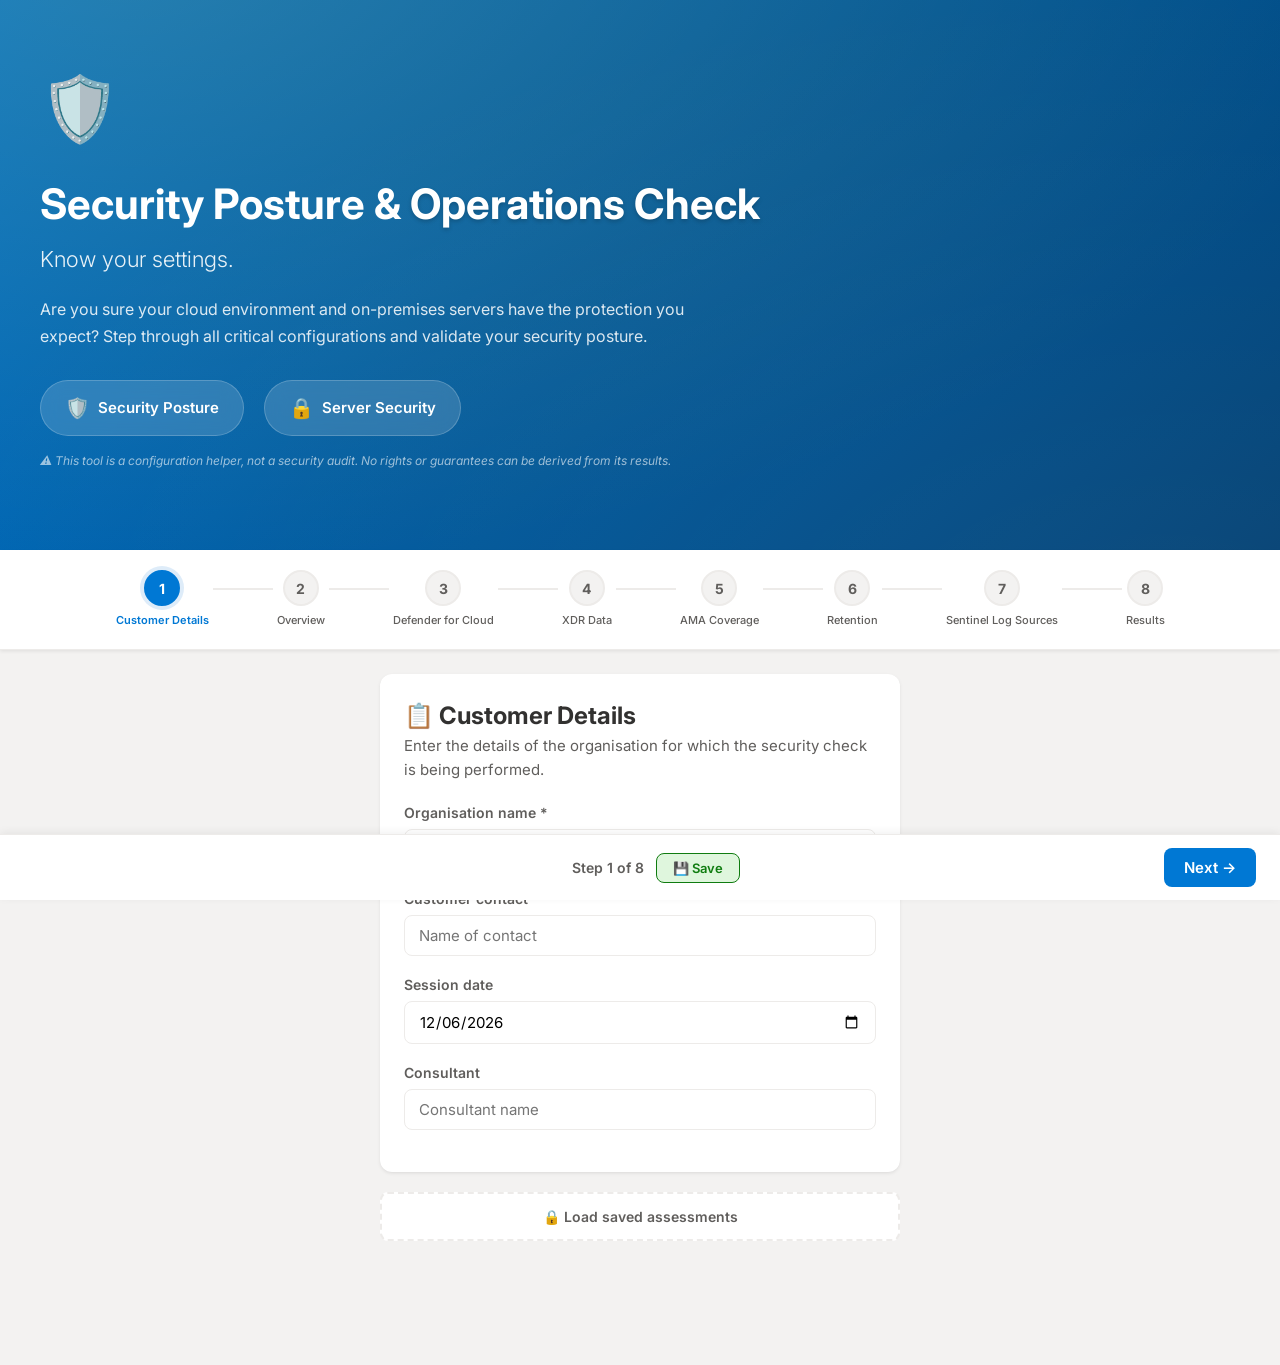
==== index-en.html @ b426d220 "Add English version (index-en.html + app-en.js)" ====
<!DOCTYPE html>
<html lang="en">
<head>
    <meta charset="UTF-8">
    <meta name="viewport" content="width=device-width, initial-scale=1.0">
    <title>Security Posture &amp; Operations Check</title>
    <link rel="stylesheet" href="styles.css">
    <link href="https://fonts.googleapis.com/css2?family=Segoe+UI:wght@300;400;600;700&family=Inter:wght@300;400;500;600;700&display=swap" rel="stylesheet">
</head>
<body>

    <!-- Hero Banner -->
    <div class="hero">
        <div class="hero-layout">
            <div class="hero-text">
                <div class="hero-sun">🛡️</div>
                <h1>Security Posture &amp; <span class="accent">Operations Check</span></h1>
                <p class="tagline">Know your settings.</p>
                <p class="hero-desc">
                    Are you sure your cloud environment and on-premises servers have the protection 
                    you expect? Step through all critical configurations and validate your security posture.
                </p>
                <div class="hero-badges">
                    <div class="badge"><span class="badge-icon">🛡️</span> Security Posture</div>
                    <div class="badge"><span class="badge-icon">🔒</span> Server Security</div>
                </div>
                <p class="hero-disclaimer">⚠️ This tool is a configuration helper, not a security audit. No rights or guarantees can be derived from its results.</p>
            </div>
        </div>
    </div>

    <!-- Stepper Navigation -->
    <nav class="stepper" id="stepper">
        <div class="stepper-track">
            <div class="step active" data-step="1" onclick="goToStep(1)">
                <div class="step-circle">1</div>
                <div class="step-label">Customer Details</div>
            </div>
            <div class="step-line"></div>
            <div class="step" data-step="2" onclick="goToStep(2)">
                <div class="step-circle">2</div>
                <div class="step-label">Overview</div>
            </div>
            <div class="step-line"></div>
            <div class="step" data-step="3" onclick="goToStep(3)">
                <div class="step-circle">3</div>
                <div class="step-label">Defender for Cloud</div>
            </div>
            <div class="step-line"></div>
            <div class="step" data-step="4" onclick="goToStep(4)">
                <div class="step-circle">4</div>
                <div class="step-label">XDR Data</div>
            </div>
            <div class="step-line"></div>
            <div class="step" data-step="5" onclick="goToStep(5)">
                <div class="step-circle">5</div>
                <div class="step-label">AMA Coverage</div>
            </div>
            <div class="step-line"></div>
            <div class="step" data-step="6" onclick="goToStep(6)">
                <div class="step-circle">6</div>
                <div class="step-label">Retention</div>
            </div>
            <div class="step-line"></div>
            <div class="step" data-step="7" onclick="goToStep(7)">
                <div class="step-circle">7</div>
                <div class="step-label">Sentinel Log Sources</div>
            </div>
            <div class="step-line"></div>
            <div class="step" data-step="8" onclick="goToStep(8)">
                <div class="step-circle">8</div>
                <div class="step-label">Results</div>
            </div>
        </div>
    </nav>

    <!-- Main Content Area -->
    <main class="main-content">

        <!-- Step 1: Customer Details -->
        <section id="step-1" class="step-panel active">
            <div class="step-container narrow">
                <div class="card">
                    <h2>📋 Customer Details</h2>
                    <p class="section-desc">Enter the details of the organisation for which the security check is being performed.</p>
                    <div class="form-group">
                        <label for="customerName">Organisation name *</label>
                        <input type="text" id="customerName" placeholder="Name of the organisation" required>
                    </div>
                    <div class="form-group">
                        <label for="customerContact">Customer contact</label>
                        <input type="text" id="customerContact" placeholder="Name of contact">
                    </div>
                    <div class="form-group">
                        <label for="sessionDate">Session date</label>
                        <input type="date" id="sessionDate">
                    </div>
                    <div class="form-group">
                        <label for="consultant">Consultant</label>
                        <input type="text" id="consultant" placeholder="Consultant name">
                    </div>
                </div>

                <!-- Saved Assessments (hidden by default) -->
                <button class="btn btn-secondary btn-consultant-toggle" onclick="toggleSavedPanel()">🔒 Load saved assessments</button>
                <div class="card saved-panel-hidden" id="saved-assessments-card">
                    <div class="saved-panel-header">
                        <h2>📂 Saved assessments</h2>
                        <button class="btn btn-small btn-secondary" onclick="toggleSavedPanel()">Hide</button>
                    </div>
                    <p class="section-desc">Continue with a previously saved assessment, or start a new check.</p>
                    <div id="saved-list" class="saved-list">
                        <p class="saved-empty">No saved assessments found.</p>
                    </div>
                </div>
            </div>
        </section>

        <!-- Step 2: Overview -->
        <section id="step-2" class="step-panel">
            <div class="step-container">
                <div class="card">
                    <h2>📊 Overview</h2>
                    <p class="section-desc">Click on a topic to go directly to that check, or step through the wizard one by one.</p>
                </div>

                <div class="overview-grid">
                    <div class="overview-card" onclick="goToStep(3)">
                        <div class="scope-toggle" data-section="defender" onclick="toggleScope(event, 'defender')" title="Click to change scope"></div>
                        <div class="overview-icon">🛡️</div>
                        <h3>Defender for Cloud</h3>
                        <p>Security coverage, CSPM, workload protection and secure score.</p>
                        <div class="overview-progress" id="overview-progress-defender">
                            <div class="overview-bar"><div class="overview-bar-fill" style="width:0%"></div></div>
                            <span class="overview-count">0/0</span>
                        </div>
                    </div>
                    <div class="overview-card" onclick="goToStep(4)">
                        <div class="scope-toggle" data-section="xdr" onclick="toggleScope(event, 'xdr')" title="Click to change scope"></div>
                        <div class="overview-icon">⚔️</div>
                        <h3>XDR Data</h3>
                        <p>Defender XDR data connectors, incidents and signals in Sentinel.</p>
                        <div class="overview-progress" id="overview-progress-xdr">
                            <div class="overview-bar"><div class="overview-bar-fill" style="width:0%"></div></div>
                            <span class="overview-count">0/0</span>
                        </div>
                    </div>
                    <div class="overview-card" onclick="goToStep(5)">
                        <div class="scope-toggle" data-section="ama" onclick="toggleScope(event, 'ama')" title="Click to change scope"></div>
                        <div class="overview-icon">📡</div>
                        <h3>AMA Coverage</h3>
                        <p>Azure Monitor Agent coverage on servers, data collection rules.</p>
                        <div class="overview-progress" id="overview-progress-ama">
                            <div class="overview-bar"><div class="overview-bar-fill" style="width:0%"></div></div>
                            <span class="overview-count">0/0</span>
                        </div>
                    </div>
                    <div class="overview-card" onclick="goToStep(6)">
                        <div class="scope-toggle" data-section="retentie" onclick="toggleScope(event, 'retentie')" title="Click to change scope"></div>
                        <div class="overview-icon">🕐</div>
                        <h3>Retention</h3>
                        <p>Log retention settings, storage duration and compliance requirements.</p>
                        <div class="overview-progress" id="overview-progress-retentie">
                            <div class="overview-bar"><div class="overview-bar-fill" style="width:0%"></div></div>
                            <span class="overview-count">0/0</span>
                        </div>
                    </div>
                    <div class="overview-card" onclick="goToStep(7)">
                        <div class="scope-toggle" data-section="logbronnen" onclick="toggleScope(event, 'logbronnen')" title="Click to change scope"></div>
                        <div class="overview-icon">🔌</div>
                        <h3>Sentinel Log Sources</h3>
                        <p>Data connectors, log ingestion and source visibility.</p>
                        <div class="overview-progress" id="overview-progress-logbronnen">
                            <div class="overview-bar"><div class="overview-bar-fill" style="width:0%"></div></div>
                            <span class="overview-count">0/0</span>
                        </div>
                    </div>
                </div>
            </div>
        </section>

        <!-- Step 3: Defender for Cloud -->
        <section id="step-3" class="step-panel">
            <div class="step-container">
                <div class="oos-banner" id="oos-banner-defender" style="display:none">⛔ This section is marked as <strong>Out of Scope</strong> in the overview</div>
                <div class="section-intro card">
                    <h2>🛡️ Defender for Cloud</h2>
                    <p>Together we review the current security coverage in Azure and on on-premises servers. We verify that all desired Defender protection measures are actually active.</p>
                    <div class="info-box">
                        <strong>💡 Tip:</strong> In practice we often see that environments "appear protected", but essential components are missing or work differently than expected.
                    </div>
                    <div class="info-box info-box-resource">
                        <strong>📊 Coverage overview:</strong> For a visual overview of Defender for Cloud coverage you can use the built-in <strong>Coverage workbook</strong> in Defender for Cloud (via Workbooks → Coverage), or the community build version on GitHub:
                        <a href="https://github.com/rbaar/CloudCoverageWorkbook" target="_blank" rel="noopener noreferrer">github.com/rbaar/CloudCoverageWorkbook</a>
                    </div>
                    <div class="general-notes">
                        <label for="defender-general-notes"><strong>📝 General notes</strong></label>
                        <textarea id="defender-general-notes" rows="3" placeholder="General remarks about the Defender for Cloud environment..." oninput="updateSectionNote('defender', this.value)"></textarea>
                    </div>
                </div>

                <div class="category-group">
                    <div class="category-header" onclick="toggleCategory('def-access')">
                        <span class="category-icon">🔑</span>
                        <h3>Access &amp; Permissions</h3>
                        <span id="cat-count-def-access" class="category-count"></span>
                        <span class="chevron">▾</span>
                    </div>
                    <div id="cat-def-access" class="category-items expanded"></div>
                </div>

                <div class="category-group">
                    <div class="category-header" onclick="toggleCategory('def-coverage')">
                        <span class="category-icon">📊</span>
                        <h3>Security Coverage &amp; Plans</h3>
                        <span id="cat-count-def-coverage" class="category-count"></span>
                        <span class="chevron">▾</span>
                    </div>
                    <div id="cat-def-coverage" class="category-items expanded"></div>
                </div>

                <div class="category-group">
                    <div class="category-header" onclick="toggleCategory('def-cspm')">
                        <span class="category-icon">🔍</span>
                        <h3>Cloud Security Posture Management (CSPM)</h3>
                        <span id="cat-count-def-cspm" class="category-count"></span>
                        <span class="chevron">▾</span>
                    </div>
                    <div id="cat-def-cspm" class="category-items expanded"></div>
                </div>

                <div class="category-group" id="section-def-cspm-config">
                    <div class="category-header" onclick="toggleCategory('def-cspm-config')">
                        <span class="category-icon">⚙️</span>
                        <h3>Defender CSPM Configuration</h3>
                        <span id="cat-count-def-cspm-config" class="category-count"></span>
                        <span class="chevron">▾</span>
                    </div>
                    <div id="cat-def-cspm-config" class="category-items expanded"></div>
                </div>

                <div class="category-group" id="section-def-ai-config">
                    <div class="category-header" onclick="toggleCategory('def-ai-config')">
                        <span class="category-icon">🤖</span>
                        <h3>AI Services Configuration</h3>
                        <span id="cat-count-def-ai-config" class="category-count"></span>
                        <span class="chevron">▾</span>
                    </div>
                    <div id="cat-def-ai-config" class="category-items expanded"></div>
                </div>

                <div class="category-group" id="section-def-storage-config">
                    <div class="category-header" onclick="toggleCategory('def-storage-config')">
                        <span class="category-icon">📦</span>
                        <h3>Defender for Storage Configuration</h3>
                        <span id="cat-count-def-storage-config" class="category-count"></span>
                        <span class="chevron">▾</span>
                    </div>
                    <div id="cat-def-storage-config" class="category-items expanded"></div>
                </div>

                <div class="category-group" id="section-def-servers-config">
                    <div class="category-header" onclick="toggleCategory('def-servers-config')">
                        <span class="category-icon">🖥️</span>
                        <h3>Defender for Servers Configuration</h3>
                        <span id="cat-count-def-servers-config" class="category-count"></span>
                        <span class="chevron">▾</span>
                    </div>
                    <div id="cat-def-servers-config" class="category-items expanded"></div>
                </div>

                <div class="category-group">
                    <div class="category-header" onclick="toggleCategory('def-verdict')">
                        <span class="category-icon">📋</span>
                        <h3>Assessment</h3>
                        <span id="cat-count-def-verdict" class="category-count"></span>
                        <span class="chevron">▾</span>
                    </div>
                    <div id="cat-def-verdict" class="category-items expanded"></div>
                </div>
            </div>
        </section>

        <!-- Step 4: XDR Data -->
        <section id="step-4" class="step-panel">
            <div class="step-container">
                <div class="oos-banner" id="oos-banner-xdr" style="display:none">⛔ This section is marked as <strong>Out of Scope</strong> in the overview</div>
                <div class="section-intro card">
                    <h2>⚔️ XDR Data</h2>
                    <p>Check that all Defender XDR signals are correctly forwarded to Sentinel and that incidents are arriving properly.</p>
                    <div class="info-box">
                        <strong>💡 Tip:</strong> Are signals from Defender for Endpoint, Identity, Office 365 and Cloud Apps arriving correctly in Sentinel?
                    </div>
                    <div class="general-notes">
                        <label for="xdr-general-notes"><strong>📝 General notes</strong></label>
                        <textarea id="xdr-general-notes" rows="3" placeholder="General remarks about XDR Data..." oninput="updateSectionNote('xdr', this.value)"></textarea>
                    </div>
                </div>

                <div class="category-group">
                    <div class="category-header" onclick="toggleCategory('xdr-intake')">
                        <span class="category-icon">⚡</span>
                        <h3>Setup</h3>
                        <span id="cat-count-xdr-intake" class="category-count"></span>
                        <span class="chevron">▾</span>
                    </div>
                    <div id="cat-xdr-intake" class="category-items expanded"></div>
                </div>

                <div class="category-group" id="section-xdr-datalake">
                    <div class="category-header" onclick="toggleCategory('xdr-datalake')">
                        <span class="category-icon">🗄️</span>
                        <h3>Data Lake</h3>
                        <span id="cat-count-xdr-datalake" class="category-count"></span>
                        <span class="chevron">▾</span>
                    </div>
                    <div id="cat-xdr-datalake" class="category-items expanded"></div>
                </div>

                <div class="category-group" id="section-xdr-sentinel" style="display:none">
                    <div class="category-header" onclick="toggleCategory('xdr-sentinel')">
                        <span class="category-icon">📡</span>
                        <h3>XDR Data to Sentinel</h3>
                        <span id="cat-count-xdr-sentinel" class="category-count"></span>
                        <span class="chevron">▾</span>
                    </div>
                    <div id="cat-xdr-sentinel" class="category-items expanded"></div>
                </div>

                <div class="category-group">
                    <div class="category-header" onclick="toggleCategory('xdr-verdict')">
                        <span class="category-icon">📋</span>
                        <h3>Assessment</h3>
                        <span id="cat-count-xdr-verdict" class="category-count"></span>
                        <span class="chevron">▾</span>
                    </div>
                    <div id="cat-xdr-verdict" class="category-items expanded"></div>
                </div>
            </div>
        </section>

        <!-- Step 5: AMA Coverage -->
        <section id="step-5" class="step-panel">
            <div class="step-container">
                <div class="oos-banner" id="oos-banner-ama" style="display:none">⛔ This section is marked as <strong>Out of Scope</strong> in the overview</div>
                <div class="section-intro card">
                    <h2>📡 AMA Coverage</h2>
                    <p>Check that the Azure Monitor Agent (AMA) is correctly deployed on all servers and that data collection rules are properly configured.</p>
                    <div class="info-box">
                        <strong>💡 Tip:</strong> AMA is the successor to the Legacy Log Analytics Agent (MMA). Check that the migration has been fully completed.
                        <br><br>📊 <a href="https://github.com/mathijsvermaat/Defender-AMA-coverage" target="_blank" rel="noopener noreferrer">Coverage Workbook on GitHub</a>
                    </div>
                    <div class="general-notes">
                        <label for="ama-general-notes"><strong>📝 General notes</strong></label>
                        <textarea id="ama-general-notes" rows="3" placeholder="General remarks about AMA Coverage..." oninput="updateSectionNote('ama', this.value)"></textarea>
                    </div>
                </div>

                <div class="category-group">
                    <div class="category-header" onclick="toggleCategory('ama-intake')">
                        <span class="category-icon">💻</span>
                        <h3>Setup</h3>
                        <span id="cat-count-ama-intake" class="category-count"></span>
                        <span class="chevron">▾</span>
                    </div>
                    <div id="cat-ama-intake" class="category-items expanded"></div>
                </div>

                <div class="category-group">
                    <div class="category-header" onclick="toggleCategory('ama-verdict')">
                        <span class="category-icon">📋</span>
                        <h3>Assessment</h3>
                        <span id="cat-count-ama-verdict" class="category-count"></span>
                        <span class="chevron">▾</span>
                    </div>
                    <div id="cat-ama-verdict" class="category-items expanded"></div>
                </div>
            </div>
        </section>

        <!-- Step 6: Retention -->
        <section id="step-6" class="step-panel">
            <div class="step-container">
                <div class="oos-banner" id="oos-banner-retentie" style="display:none">⛔ This section is marked as <strong>Out of Scope</strong> in the overview</div>
                <div class="section-intro card">
                    <h2>🕐 Retention</h2>
                    <p>Check that the retention settings for logs and tables align with organisational requirements and compliance obligations.</p>
                    <div class="info-box">
                        <strong>💡 Tip:</strong> Default retention is 90 days. For incident analysis and compliance this is often insufficient. Check that critical tables have longer retention.
                    </div>
                    <div class="general-notes">
                        <label for="retentie-general-notes"><strong>📝 General notes</strong></label>
                        <textarea id="retentie-general-notes" rows="3" placeholder="General remarks about Retention..." oninput="updateSectionNote('retentie', this.value)"></textarea>
                    </div>
                </div>

                <div class="category-group">
                    <div class="category-header" onclick="toggleCategory('ret-intake')">
                        <span class="category-icon">📋</span>
                        <h3>Retention Policy</h3>
                        <span id="cat-count-ret-intake" class="category-count"></span>
                        <span class="chevron">▾</span>
                    </div>
                    <div id="cat-ret-intake" class="category-items expanded"></div>
                </div>

                <div class="category-group" id="section-ret-policy" style="display:none">
                    <div class="category-header" onclick="toggleCategory('ret-policy')">
                        <span class="category-icon">⏱️</span>
                        <h3>Retention Periods</h3>
                        <span id="cat-count-ret-policy" class="category-count"></span>
                        <span class="chevron">▾</span>
                    </div>
                    <div id="cat-ret-policy" class="category-items expanded"></div>
                </div>

                <div class="category-group">
                    <div class="category-header" onclick="toggleCategory('ret-check')">
                        <span class="category-icon">✅</span>
                        <h3>Retention Check</h3>
                        <span id="cat-count-ret-check" class="category-count"></span>
                        <span class="chevron">▾</span>
                    </div>
                    <div id="cat-ret-check" class="category-items expanded"></div>
                </div>

                <div class="category-group" id="section-ret-xdr">
                    <div class="category-header" onclick="toggleCategory('ret-xdr')">
                        <span class="category-icon">⏱️</span>
                        <h3>XDR Data Retention</h3>
                        <span id="cat-count-ret-xdr" class="category-count"></span>
                        <span class="chevron">▾</span>
                    </div>
                    <div id="cat-ret-xdr" class="category-items expanded"></div>
                </div>

                <div class="category-group">
                    <div class="category-header" onclick="toggleCategory('ret-verdict')">
                        <span class="category-icon">📋</span>
                        <h3>Assessment</h3>
                        <span id="cat-count-ret-verdict" class="category-count"></span>
                        <span class="chevron">▾</span>
                    </div>
                    <div id="cat-ret-verdict" class="category-items expanded"></div>
                </div>
            </div>
        </section>

        <!-- Step 7: Sentinel Log Sources -->
        <section id="step-7" class="step-panel">
            <div class="step-container">
                <div class="oos-banner" id="oos-banner-logbronnen" style="display:none">⛔ This section is marked as <strong>Out of Scope</strong> in the overview</div>
                <div class="section-intro card">
                    <h2>🔌 Sentinel Log Sources</h2>
                    <p>Check which log sources are connected to Sentinel and whether all critical sources are visible.</p>
                    <div class="info-box">
                        <strong>💡 Tip:</strong> Blind spots in log sources mean blind spots in detection. Check that all critical systems are delivering logs.
                    </div>
                    <div class="general-notes">
                        <label for="logbronnen-general-notes"><strong>📝 General notes</strong></label>
                        <textarea id="logbronnen-general-notes" rows="3" placeholder="General remarks about Sentinel Log Sources..." oninput="updateSectionNote('logbronnen', this.value)"></textarea>
                    </div>
                </div>

                <div class="category-group">
                    <div class="category-header" onclick="toggleCategory('log-tier1')">
                        <span class="category-icon">⭐</span>
                        <h3>Tier 1 - Minimum Recommended Connectors</h3>
                        <span id="cat-count-log-tier1" class="category-count"></span>
                        <span class="chevron">▾</span>
                    </div>
                    <div id="cat-log-tier1" class="category-items expanded"></div>
                </div>

                <div class="category-group" id="catgroup-log-tier2">
                    <div class="category-header" onclick="toggleCategory('log-tier2')">
                        <span class="category-icon">🔷</span>
                        <h3>Tier 2 - Extended Visibility</h3>
                        <span id="cat-count-log-tier2" class="category-count"></span>
                        <span class="chevron">▾</span>
                    </div>
                    <div class="cat-scope-bar" id="cat-scope-bar-log-tier2">
                        <button class="cat-scope-btn" id="cat-scope-btn-log-tier2" onclick="toggleCatScope('log-tier2')" title="Mark as out of scope">⛔ Out of scope for now</button>
                        <button class="followup-btn" id="cat-followup-btn-log-tier2" onclick="toggleCatFollowup('log-tier2')" title="Mark for follow-up session">🔄 Follow-up session</button>
                    </div>
                    <div id="cat-log-tier2" class="category-items expanded"></div>
                </div>

                <div class="category-group" id="catgroup-log-tier3">
                    <div class="category-header" onclick="toggleCategory('log-tier3')">
                        <span class="category-icon">🔶</span>
                        <h3>Tier 3 - Advanced / Specialised</h3>
                        <span id="cat-count-log-tier3" class="category-count"></span>
                        <span class="chevron">▾</span>
                    </div>
                    <div class="cat-scope-bar" id="cat-scope-bar-log-tier3">
                        <button class="cat-scope-btn" id="cat-scope-btn-log-tier3" onclick="toggleCatScope('log-tier3')" title="Mark as out of scope">⛔ Out of scope for now</button>
                        <button class="followup-btn" id="cat-followup-btn-log-tier3" onclick="toggleCatFollowup('log-tier3')" title="Mark for follow-up session">🔄 Follow-up session</button>
                    </div>
                    <div id="cat-log-tier3" class="category-items expanded"></div>
                </div>

                <div class="category-group">
                    <div class="category-header" onclick="toggleCategory('log-analytics')">
                        <span class="category-icon">🎯</span>
                        <h3>Analytics Rules &amp; Workbooks</h3>
                        <span id="cat-count-log-analytics" class="category-count"></span>
                        <span class="chevron">▾</span>
                    </div>
                    <div id="cat-log-analytics" class="category-items expanded"></div>
                </div>

                <div class="category-group">
                    <div class="category-header" onclick="toggleCategory('log-verdict')">
                        <span class="category-icon">📋</span>
                        <h3>Assessment</h3>
                        <span id="cat-count-log-verdict" class="category-count"></span>
                        <span class="chevron">▾</span>
                    </div>
                    <div id="cat-log-verdict" class="category-items expanded"></div>
                </div>
            </div>
        </section>

        <!-- Step 8: Results -->
        <section id="step-8" class="step-panel">
            <div class="step-container">
                <div class="section-intro card">
                    <h2>📝 Results &amp; Findings</h2>
                    <p>Document the key findings, action items and improvements from the session.</p>
                </div>

                <!-- Result Summary -->
                <div class="card" style="margin-bottom: 24px;">
                    <h3>📊 Overview per section</h3>
                    <div id="result-summary-grid" class="result-summary-grid"></div>
                </div>

                <div class="notes-grid">
                    <div class="card notes-card">
                        <h3>🟢 Positive findings</h3>
                        <p class="notes-hint">What is properly configured?</p>
                        <textarea id="notes-positive" rows="6" placeholder="E.g.: Defender for Servers P2 active on all production servers..."></textarea>
                    </div>
                    <div class="card notes-card">
                        <h3>🟡 Points of attention</h3>
                        <p class="notes-hint">What deserves attention but is not critical?</p>
                        <textarea id="notes-attention" rows="6" placeholder="E.g.: Retention on some tables only 30 days..."></textarea>
                    </div>
                    <div class="card notes-card">
                        <h3>🔴 Critical findings</h3>
                        <p class="notes-hint">What needs to be addressed as soon as possible?</p>
                        <textarea id="notes-critical" rows="6" placeholder="E.g.: No Defender coverage on dev/test environment..."></textarea>
                    </div>
                    <div class="card notes-card notes-card-full">
                        <h3>📌 Action items &amp; Next steps</h3>
                        <p class="notes-hint">Concrete follow-up actions with priority</p>
                        <textarea id="notes-actions" rows="8" placeholder="1. [HIGH] ...&#10;2. [MEDIUM] ...&#10;3. [LOW] ..."></textarea>
                    </div>
                </div>

                <div style="text-align: center; margin-top: 24px;">
                    <button class="btn btn-primary btn-large" onclick="generateReport()" style="max-width: 400px;">
                        📄 Generate Report
                    </button>
                </div>
            </div>
        </section>

    </main>

    <!-- Step Navigation Buttons -->
    <div class="step-nav" id="stepNav">
        <button class="btn btn-secondary" id="btnPrev" onclick="prevStep()">← Previous</button>
        <div class="step-nav-center">
            <span class="step-indicator" id="stepIndicator">Step 1 of 8</span>
            <button class="btn btn-save" id="btnSave" onclick="manualSave()" title="Save">💾 Save</button>
        </div>
        <button class="btn btn-primary" id="btnNext" onclick="nextStep()">Next →</button>
    </div>

    <!-- Report Screen (overlay) -->
    <div id="screen-report" class="screen">
        <header class="app-header">
            <div class="header-left">
                <span class="header-logo">🛡️</span>
                <h1>Report – Security Posture &amp; Operations Check</h1>
            </div>
            <div class="header-right">
                <button class="btn btn-secondary btn-small" onclick="closeReport()">← Back to check</button>
                <button class="btn btn-secondary btn-small" onclick="exportJSON()">📥 JSON</button>
                <button class="btn btn-secondary btn-small" onclick="exportExcel()">📊 Excel</button>
                <button class="btn btn-primary btn-small" onclick="printReport()">🖨️ Print / PDF</button>
            </div>
        </header>
        <div id="report-content" class="report-container"></div>
    </div>

    <script src="app-en.js"></script>
</body>
</html>
---- styles.css ----
/* ============================================
   Microsoft Security APK Zomercheck
   Styles – 8-Step Wizard
   ============================================ */

:root {
    --primary: #0078d4;
    --primary-dark: #005a9e;
    --primary-light: #deecf9;
    --accent: #ffb900;
    --accent-light: #fff4ce;
    --success: #107c10;
    --success-light: #dff6dd;
    --warning: #ff8c00;
    --warning-light: #fff4ce;
    --danger: #d13438;
    --danger-light: #fde7e9;
    --neutral-bg: #f3f2f1;
    --neutral-light: #faf9f8;
    --neutral-border: #edebe9;
    --neutral-dark: #323130;
    --neutral-secondary: #605e5c;
    --white: #ffffff;
    --shadow-sm: 0 1.6px 3.6px rgba(0,0,0,0.08), 0 0.3px 0.9px rgba(0,0,0,0.04);
    --shadow-md: 0 3.2px 7.2px rgba(0,0,0,0.1), 0 0.6px 1.8px rgba(0,0,0,0.06);
    --shadow-lg: 0 6.4px 14.4px rgba(0,0,0,0.12), 0 1.2px 3.6px rgba(0,0,0,0.08);
    --radius: 8px;
    --radius-lg: 12px;
    --font: 'Segoe UI', 'Inter', -apple-system, BlinkMacSystemFont, sans-serif;
}

* { margin: 0; padding: 0; box-sizing: border-box; }

body {
    font-family: var(--font);
    background: var(--neutral-bg);
    color: var(--neutral-dark);
    line-height: 1.5;
    min-height: 100vh;
    padding-bottom: 80px;
}

/* ============================================
   Hero
   ============================================ */

.hero {
    background: linear-gradient(135deg, #0078d4 0%, #005a9e 50%, #003f72 100%);
    color: white;
    padding: 60px 24px 80px;
    position: relative;
    overflow: hidden;
}

.hero::before {
    content: '';
    position: absolute;
    top: -50%; left: -50%;
    width: 200%; height: 200%;
    background: radial-gradient(ellipse at 30% 20%, rgba(255,185,0,0.15) 0%, transparent 50%),
                radial-gradient(ellipse at 70% 80%, rgba(255,255,255,0.05) 0%, transparent 50%);
    pointer-events: none;
}

.hero-layout {
    display: flex;
    align-items: center;
    justify-content: space-between;
    max-width: 1200px;
    margin: 0 auto;
    gap: 40px;
    position: relative;
    z-index: 1;
}

.hero-text { text-align: left; flex: 1; min-width: 0; }
.hero-image { flex-shrink: 0; max-width: 360px; }
.hero-image img { width: 100%; height: auto; border-radius: 12px; box-shadow: 0 8px 32px rgba(0,0,0,0.25); }

.hero-sun { font-size: 64px; margin-bottom: 16px; animation: float 3s ease-in-out infinite; }
@keyframes float { 0%, 100% { transform: translateY(0); } 50% { transform: translateY(-10px); } }

.hero h1 { font-size: 42px; font-weight: 700; margin-bottom: 8px; position: relative; }
.hero .accent { color: white; font-size: 42px; display: inline; text-shadow: 0 2px 4px rgba(0,0,0,0.2); }
.tagline { font-size: 22px; font-weight: 300; opacity: 0.9; margin-bottom: 20px; }
.hero-desc { max-width: 700px; font-size: 16px; opacity: 0.85; line-height: 1.7; margin-bottom: 30px; }
.hero-disclaimer { max-width: 700px; font-size: 12px; opacity: 0.6; line-height: 1.5; margin-top: 16px; font-style: italic; }
.hero-badges { display: flex; gap: 20px; flex-wrap: wrap; }
.badge { background: rgba(255,255,255,0.15); -webkit-backdrop-filter: blur(10px); backdrop-filter: blur(10px); padding: 12px 24px; border-radius: 50px; font-size: 15px; font-weight: 600; display: flex; align-items: center; gap: 8px; border: 1px solid rgba(255,255,255,0.2); }
.badge-icon { font-size: 20px; }

/* ============================================
   Stepper
   ============================================ */

.stepper {
    background: var(--white);
    border-bottom: 1px solid var(--neutral-border);
    padding: 20px 24px;
    position: sticky;
    top: 0;
    z-index: 100;
    box-shadow: var(--shadow-sm);
}

.stepper-track {
    display: flex;
    align-items: center;
    justify-content: center;
    max-width: 1100px;
    margin: 0 auto;
    gap: 0;
}

.step {
    display: flex;
    flex-direction: column;
    align-items: center;
    cursor: pointer;
    flex-shrink: 0;
    transition: all 0.2s;
}

.step-circle {
    width: 36px;
    height: 36px;
    border-radius: 50%;
    background: var(--neutral-bg);
    border: 2px solid var(--neutral-border);
    display: flex;
    align-items: center;
    justify-content: center;
    font-size: 14px;
    font-weight: 700;
    color: var(--neutral-secondary);
    transition: all 0.3s;
    margin-bottom: 6px;
}

.step-label {
    font-size: 11px;
    font-weight: 500;
    color: var(--neutral-secondary);
    white-space: nowrap;
    transition: color 0.2s;
}

.step.active .step-circle {
    background: var(--primary);
    border-color: var(--primary);
    color: white;
    box-shadow: 0 0 0 4px var(--primary-light);
}

.step.active .step-label {
    color: var(--primary);
    font-weight: 600;
}

.step.completed .step-circle {
    background: var(--success);
    border-color: var(--success);
    color: white;
}

.step.completed .step-circle::after {
    content: '✓';
    font-size: 16px;
}

.step.completed .step-label {
    color: var(--success);
}

/* Hide the number text when completed */
.step.completed .step-circle {
    font-size: 0;
}

.step-line {
    height: 2px;
    flex: 1;
    min-width: 12px;
    max-width: 60px;
    background: var(--neutral-border);
    margin: 0 4px;
    margin-bottom: 22px;
}

.step:hover .step-circle {
    transform: scale(1.1);
}

/* ============================================
   Main Content
   ============================================ */

.main-content {
    max-width: 1100px;
    margin: 0 auto;
    padding: 24px;
}

.step-panel {
    display: none;
}

.step-panel.active {
    display: block;
}

.step-container {
    max-width: 100%;
}

.step-container.narrow {
    max-width: 520px;
    margin: 0 auto;
}

.section-desc {
    color: var(--neutral-secondary);
    font-size: 15px;
    margin-bottom: 20px;
    line-height: 1.6;
}

/* ============================================
   Cards
   ============================================ */

.card {
    background: var(--white);
    border-radius: var(--radius-lg);
    box-shadow: var(--shadow-sm);
    padding: 24px;
    margin-bottom: 20px;
}

/* ============================================
   Form
   ============================================ */

.form-group { margin-bottom: 18px; }
.form-group label { display: block; font-size: 14px; font-weight: 600; margin-bottom: 6px; color: var(--neutral-secondary); }
.form-group input {
    width: 100%; padding: 10px 14px; border: 1px solid var(--neutral-border);
    border-radius: var(--radius); font-size: 15px; font-family: var(--font);
    transition: border-color 0.2s, box-shadow 0.2s;
}
.form-group input:focus { outline: none; border-color: var(--primary); box-shadow: 0 0 0 3px var(--primary-light); }

/* ============================================
   Buttons
   ============================================ */

.btn {
    display: inline-flex; align-items: center; gap: 8px;
    padding: 10px 20px; border: none; border-radius: var(--radius);
    font-size: 15px; font-weight: 600; font-family: var(--font);
    cursor: pointer; transition: all 0.2s ease;
}
.btn-primary { background: var(--primary); color: white; }
.btn-primary:hover { background: var(--primary-dark); box-shadow: var(--shadow-md); }
.btn-secondary { background: var(--white); color: var(--neutral-dark); border: 1px solid var(--neutral-border); }
.btn-secondary:hover { background: var(--neutral-bg); }
.btn-large { width: 100%; justify-content: center; padding: 14px 24px; font-size: 17px; }
.btn-small { padding: 6px 14px; font-size: 13px; }
.btn-save { background: var(--success-light); color: var(--success); border: 1px solid var(--success); padding: 6px 16px; font-size: 13px; }
.btn-save:hover { background: var(--success); color: white; }
.btn-save.save-flash { background: var(--success); color: white; }
.btn-danger-small { background: none; border: none; cursor: pointer; font-size: 16px; padding: 4px 8px; border-radius: var(--radius); transition: background 0.2s; }
.btn-danger-small:hover { background: var(--danger-light); }

/* ============================================
   Saved Assessments
   ============================================ */

.saved-list { margin-top: 16px; }
.saved-empty { color: var(--neutral-secondary); font-style: italic; font-size: 14px; }

.saved-item {
    display: flex; align-items: center; gap: 16px;
    padding: 14px 16px; border: 1px solid var(--neutral-border);
    border-radius: var(--radius); margin-bottom: 8px;
    cursor: pointer; transition: all 0.2s;
}
.saved-item:hover { border-color: var(--primary); background: var(--primary-light); }
.saved-item-active { border-color: var(--primary); background: var(--primary-light); box-shadow: inset 3px 0 0 var(--primary); }

.saved-item-info { flex: 1; min-width: 0; }
.saved-item-name { font-size: 15px; font-weight: 600; color: var(--neutral-dark); margin-bottom: 4px; }
.saved-item-meta { display: flex; gap: 12px; font-size: 12px; color: var(--neutral-secondary); flex-wrap: wrap; }
.saved-item-progress { font-weight: 600; color: var(--primary); }

.saved-item-actions { display: flex; align-items: center; gap: 10px; flex-shrink: 0; }
.saved-item-bar { width: 80px; height: 6px; background: var(--neutral-bg); border-radius: 3px; overflow: hidden; }
.saved-item-bar-fill { height: 100%; background: var(--primary); border-radius: 3px; transition: width 0.3s; }

.saved-panel-hidden { display: none; }

.btn-consultant-toggle {
    width: 100%; justify-content: center;
    margin-bottom: 20px; padding: 14px 20px;
    border: 2px dashed var(--neutral-border);
    color: var(--neutral-secondary); font-size: 14px;
}
.btn-consultant-toggle:hover { border-color: var(--primary); color: var(--primary); background: var(--primary-light); }

.saved-panel-header {
    display: flex; align-items: center; justify-content: space-between;
    margin-bottom: 4px;
}
.saved-panel-header h2 { margin: 0; }

/* ============================================
   Overview Grid
   ============================================ */

.overview-grid {
    display: grid;
    grid-template-columns: repeat(auto-fill, minmax(280px, 1fr));
    gap: 16px;
    margin-top: 20px;
}

.overview-card {
    background: var(--white);
    border-radius: var(--radius-lg);
    box-shadow: var(--shadow-sm);
    padding: 24px;
    cursor: pointer;
    transition: all 0.2s;
    border: 2px solid transparent;
    position: relative;
}

.overview-card:hover {
    border-color: var(--primary);
    box-shadow: var(--shadow-md);
    transform: translateY(-2px);
}

.overview-card-oos {
    opacity: 0.5;
}

.overview-icon { font-size: 36px; margin-bottom: 12px; }
.overview-card h3 { font-size: 17px; margin-bottom: 6px; color: var(--neutral-dark); }
.overview-card p { font-size: 13px; color: var(--neutral-secondary); line-height: 1.5; margin-bottom: 16px; }

/* Scope toggle */
.scope-toggle {
    position: absolute; top: 10px; right: 10px;
    padding: 4px 10px; border-radius: 6px;
    border: 1.5px solid var(--neutral-border);
    background: var(--white);
    cursor: pointer; z-index: 2;
    font-size: 12px; font-weight: 600; line-height: 1.4;
    color: var(--neutral-secondary);
    transition: all 0.2s;
    white-space: nowrap;
}
.scope-toggle:hover { border-color: var(--error); background: #fde7e9; color: var(--error); }
.scope-toggle::after { content: "✓ In scope"; }
.scope-toggle.scope-out-of-scope {
    border-color: var(--error); background: #fde7e9; color: var(--error);
}
.scope-toggle.scope-out-of-scope:hover { border-color: var(--success); background: #dff6dd; color: var(--success); }
.scope-toggle.scope-out-of-scope::after { content: "⛔ Buiten scope"; }

.overview-progress { display: flex; align-items: center; gap: 10px; }
.overview-bar { flex: 1; height: 8px; background: var(--neutral-bg); border-radius: 4px; overflow: hidden; }
.overview-bar-fill { height: 100%; background: var(--primary); border-radius: 4px; transition: width 0.5s ease; }
.overview-count { font-size: 13px; font-weight: 600; color: var(--neutral-secondary); white-space: nowrap; }

/* ============================================
   Section Intro & Info Box
   ============================================ */

.section-intro h2 { font-size: 22px; margin-bottom: 10px; color: var(--neutral-dark); }
.section-intro p { color: var(--neutral-secondary); font-size: 15px; line-height: 1.7; }

.info-box {
    background: var(--accent-light); border-left: 4px solid var(--accent);
    padding: 12px 16px; margin-top: 16px;
    border-radius: 0 var(--radius) var(--radius) 0;
    font-size: 14px; color: #6d5700;
}
.info-box-resource {
    background: var(--primary-light); border-left-color: var(--primary);
    color: var(--neutral-dark);
}
.info-box-resource a { color: var(--primary); font-weight: 600; }
.info-box-resource a:hover { color: var(--primary-dark); }

.general-notes {
    margin-top: 16px; display: flex; flex-direction: column; gap: 6px;
}
.general-notes label { font-size: 14px; color: var(--neutral-dark); }
.general-notes textarea {
    width: 100%; padding: 10px 12px; border: 1px solid var(--neutral-border);
    border-radius: var(--radius); font-family: var(--font); font-size: 14px;
    resize: vertical; transition: border-color 0.2s; box-sizing: border-box;
}
.general-notes textarea:focus {
    outline: none; border-color: var(--primary);
}

.oos-banner {
    background: #fff3cd; border: 2px solid #ff8c00; border-radius: var(--radius-lg);
    padding: 14px 20px; margin-bottom: 16px; font-size: 15px; color: #6d4c00;
    text-align: center; font-weight: 500;
}

/* ============================================
   Category Groups
   ============================================ */

.category-group {
    margin-bottom: 16px; background: var(--white);
    border-radius: var(--radius-lg); box-shadow: var(--shadow-sm); overflow: hidden;
}

.category-header {
    display: flex; align-items: center; gap: 12px;
    padding: 16px 20px; cursor: pointer; transition: background 0.2s; user-select: none;
}
.category-header:hover { background: var(--neutral-light); }
.category-icon { font-size: 22px; }
.category-header h3 { font-size: 16px; font-weight: 600; flex: 1; }

.category-count {
    font-size: 13px; font-weight: 600; color: var(--neutral-secondary);
    background: var(--neutral-bg); padding: 3px 10px; border-radius: 12px;
}

.chevron { font-size: 16px; color: var(--neutral-secondary); transition: transform 0.3s; }

.category-items { max-height: 0; overflow: hidden; transition: max-height 0.4s ease; }
.category-items.expanded { max-height: 5000px; }

/* ============================================
   Check Items
   ============================================ */

.check-item {
    display: flex; align-items: flex-start; gap: 14px;
    padding: 14px 20px; border-top: 1px solid var(--neutral-border); transition: background 0.15s;
}
.check-item:hover { background: var(--neutral-light); }

.check-item-status { display: flex; gap: 6px; flex-shrink: 0; padding-top: 2px; }

.status-btn {
    width: 32px; height: 32px; border-radius: 50%;
    border: 2px solid var(--neutral-border); background: var(--white);
    cursor: pointer; font-size: 14px; display: flex; align-items: center;
    justify-content: center; transition: all 0.2s; color: transparent;
}
.status-btn:hover { transform: scale(1.1); }

.status-btn.on { border-color: #0078d4; background: #deecf9; color: #0078d4; }
.status-btn.on::after { content: 'Aan'; font-weight: 700; font-size: 9px; }
.status-btn.partial { border-color: #8764b8; background: #f0e6fa; color: #8764b8; }
.status-btn.partial::after { content: '~'; font-weight: 700; }
.status-btn.off { border-color: #69797e; background: #e8eced; color: #69797e; }
.status-btn.off::after { content: 'Uit'; font-weight: 700; font-size: 9px; }
.status-btn.na { border-color: var(--neutral-secondary); background: var(--neutral-bg); color: var(--neutral-secondary); font-size: 10px; }
.status-btn.na::after { content: 'N/A'; font-weight: 600; }

.result-box {
    width: 28px; height: 28px; border-radius: 6px;
    border: 2px solid var(--neutral-border); background: var(--white);
    cursor: pointer; transition: all 0.2s; margin-left: 8px; flex-shrink: 0;
}
.result-box:hover { transform: scale(1.1); }
.result-box.result-green { border-color: #107c10; background: #107c10; }
.result-box.result-yellow { border-color: #ff8c00; background: #ff8c00; }
.result-box.result-red { border-color: #d13438; background: #d13438; }

.followup-btn {
    width: 28px; height: 28px; border-radius: 6px;
    border: 2px solid var(--neutral-border); background: var(--white);
    cursor: pointer; transition: all 0.2s; font-size: 14px;
    display: flex; align-items: center; justify-content: center;
    opacity: 0.4; flex-shrink: 0;
}
.followup-btn:hover { transform: scale(1.1); opacity: 0.7; }
.followup-btn.followup-active { border-color: #0078d4; background: #deecf9; opacity: 1; }

.result-pill.pill-followup { background: #deecf9; color: #0078d4; }

.report-followup-badge {
    display: inline-block; font-size: 11px; padding: 2px 8px;
    border-radius: 4px; background: #deecf9; color: #0078d4;
    font-weight: 600; margin-right: 6px;
}

/* Result Summary Grid (Step 8) */
.result-summary-grid { display: flex; flex-direction: column; gap: 0; }
.result-section-row {
    display: flex; flex-wrap: wrap; align-items: center; gap: 4px 16px;
    padding: 10px 16px; border-bottom: 1px solid var(--neutral-border);
}
.result-section-row:last-child { border-bottom: none; }
.result-section-row.result-section-oos { opacity: 0.5; }
.result-section-title { font-size: 14px; font-weight: 700; color: var(--neutral-dark); min-width: 200px; white-space: nowrap; }
.result-section-pills { display: flex; gap: 6px; flex: 1; }
.result-pill {
    display: inline-flex; align-items: center; padding: 2px 8px;
    border-radius: 10px; font-size: 11px; font-weight: 600; white-space: nowrap;
}
.pill-on { background: #deecf9; color: #0078d4; }
.pill-partial { background: #f0e6fa; color: #8764b8; }
.pill-off { background: #e8eced; color: #69797e; }
.pill-na { background: var(--neutral-bg); color: var(--neutral-secondary); }
.result-section-dots { display: flex; gap: 10px; align-items: center; width: 100%; padding-left: 216px; }
.result-dot {
    display: inline-flex; align-items: center; gap: 3px; font-weight: 600; font-size: 12px;
}
.result-dot::before {
    content: ''; width: 12px; height: 12px; border-radius: 3px; display: inline-block;
}
.result-dot-green::before { background: #107c10; }
.result-dot-yellow::before { background: #ff8c00; }
.result-dot-red::before { background: #d13438; }
.result-dot-none::before { background: var(--neutral-border); }
.result-section-oos-label {
    font-size: 13px; color: #6d4c00; font-weight: 600; font-style: italic; flex: 1;
}
.result-section-verdict { width: 100%; padding-left: 216px; margin-top: 2px; }
.verdict-badge {
    display: inline-flex; align-items: center; gap: 6px; padding: 5px 16px;
    border-radius: 8px; font-size: 13px; font-weight: 700; white-space: nowrap;
}
.verdict-green { background: #dff6dd; color: #107c10; }
.verdict-green::before { content: '🟢'; }
.verdict-yellow { background: #fff4ce; color: #8a6d00; }
.verdict-yellow::before { content: '🟡'; }
.verdict-red { background: #fde7e9; color: #d13438; }
.verdict-red::before { content: '🔴'; }
.verdict-none { background: #f3f2f1; color: #a19f9d; font-weight: 600; font-style: italic; }

.check-item-content { flex: 1; min-width: 0; }
.check-item-title { font-size: 15px; font-weight: 600; margin-bottom: 3px; color: var(--neutral-dark); display: flex; align-items: center; gap: 8px; }
.check-item-desc { font-size: 13px; color: var(--neutral-secondary); line-height: 1.5; }

.plan-badge {
    display: inline-flex; align-items: center; justify-content: center;
    padding: 2px 10px; border-radius: 12px; font-size: 11px; font-weight: 700;
    font-family: var(--font); cursor: pointer; transition: all 0.2s;
    border: 1.5px solid var(--neutral-border); background: var(--neutral-bg);
    color: var(--neutral-secondary); white-space: nowrap;
}
.plan-badge:hover { border-color: var(--primary); color: var(--primary); }
.plan-badge.plan-active { border-color: var(--primary); background: var(--primary); color: white; }

/* Link badge (e.g. Config link) */
.link-badge {
    display: inline-flex; align-items: center; gap: 4px;
    padding: 2px 10px; border-radius: 12px; font-size: 11px; font-weight: 600;
    font-family: var(--font); cursor: pointer; transition: all 0.2s;
    border: 1.5px solid var(--primary); background: var(--primary-light);
    color: var(--primary); white-space: nowrap;
}
.link-badge:hover { background: var(--primary); color: white; }

/* Toggle switch */
.toggle-item { align-items: center; }
.toggle-switch {
    display: flex; align-items: center; gap: 10px;
    cursor: pointer; flex-shrink: 0; user-select: none;
}
.toggle-slider {
    position: relative; width: 44px; height: 24px;
    background: var(--neutral-border); border-radius: 12px;
    transition: background 0.25s;
}
.toggle-slider::after {
    content: ""; position: absolute; top: 3px; left: 3px;
    width: 18px; height: 18px; border-radius: 50%;
    background: white; box-shadow: 0 1px 3px rgba(0,0,0,0.2);
    transition: transform 0.25s;
}
.toggle-slider.on { background: var(--success); }
.toggle-slider.on::after { transform: translateX(20px); }
.toggle-slider.unassessed { background: #e0e0e0; opacity: 0.35; }
.toggle-slider.unassessed::after { background: #d0d0d0; box-shadow: none; }
.toggle-slider.na { background: var(--neutral-secondary); }
.toggle-slider.na::after { transform: translateX(10px); opacity: 0.6; }
.toggle-label {
    font-size: 13px; font-weight: 600; min-width: 36px;
    color: var(--neutral-secondary);
}
.toggle-slider.on ~ .toggle-label { color: var(--success); }
.toggle-slider.na ~ .toggle-label { color: var(--neutral-secondary); }

/* Question buttons */
.question-buttons {
    display: flex; gap: 8px; flex-shrink: 0; align-items: center;
}
.question-btn {
    padding: 8px 16px; border: 2px solid var(--neutral-border); border-radius: 8px;
    background: white; cursor: pointer; font-size: 13px; font-weight: 600;
    color: var(--neutral-secondary); transition: all 0.2s;
}
.question-btn:hover { border-color: var(--primary); color: var(--primary); }
.question-btn.question-active.question-on { background: var(--success); border-color: var(--success); color: white; }
.question-btn.question-active.question-partial { background: #8764b8; border-color: #8764b8; color: white; }
.question-btn.question-active.question-off { background: #69797e; border-color: #69797e; color: white; }
.question-btn.question-active.question-oos { background: #a19f9d; border-color: #a19f9d; color: white; }

/* Verdict question buttons — green/yellow/red */
.verdict-item .question-btn.verdict-q-on { border-color: #107c10; color: #107c10; }
.verdict-item .question-btn.verdict-q-on:hover { background: #dff6dd; }
.verdict-item .question-btn.verdict-q-on.question-active { background: #107c10; border-color: #107c10; color: white; }
.verdict-item .question-btn.verdict-q-partial { border-color: #ff8c00; color: #8a6d00; }
.verdict-item .question-btn.verdict-q-partial:hover { background: #fff4ce; }
.verdict-item .question-btn.verdict-q-partial.question-active { background: #ff8c00; border-color: #ff8c00; color: white; }
.verdict-item .question-btn.verdict-q-off { border-color: #d13438; color: #d13438; }
.verdict-item .question-btn.verdict-q-off:hover { background: #fde7e9; }
.verdict-item .question-btn.verdict-q-off.question-active { background: #d13438; border-color: #d13438; color: white; }

/* Input field */
.input-field {
    display: flex; align-items: center; gap: 8px; flex-shrink: 0;
}
.input-field input {
    width: 80px; padding: 8px 12px; border: 2px solid var(--neutral-border);
    border-radius: 8px; font-size: 14px; font-weight: 600; text-align: center;
    transition: border-color 0.2s;
}
.input-field input:focus { border-color: var(--primary); outline: none; }
.input-suffix { font-size: 13px; font-weight: 600; color: var(--neutral-secondary); }

/* Section highlight flash */
.highlight-flash {
    animation: flashHighlight 1.5s ease;
}
@keyframes flashHighlight {
    0%, 100% { box-shadow: none; }
    25% { box-shadow: 0 0 0 3px var(--primary); }
    50% { box-shadow: 0 0 0 3px var(--primary-light); }
    75% { box-shadow: 0 0 0 3px var(--primary); }
}

/* Category scope bar */
.cat-scope-bar {
    display: flex; gap: 8px; padding: 6px 16px 2px; align-items: center;
}
.cat-scope-btn {
    font-size: 12px; padding: 4px 12px; border-radius: 6px; cursor: pointer;
    border: 1px solid var(--neutral-border); background: var(--neutral-bg);
    color: var(--neutral-secondary); font-weight: 600; transition: all 0.2s;
}
.cat-scope-btn:hover { border-color: #d32f2f; color: #d32f2f; }
.cat-scope-btn.active { background: #fbe9e7; border-color: #d32f2f; color: #d32f2f; }
.cat-scope-bar .followup-btn {
    font-size: 12px; padding: 4px 12px; width: auto; height: auto;
    opacity: 1; border-width: 1px; font-weight: 600;
}
.cat-scope-bar .followup-btn.active { background: #fff3e0; border-color: #f57c00; color: #f57c00; }
.catgroup-scoped .category-items { opacity: 0.35; pointer-events: none; }
.catgroup-scoped .category-header h3 { text-decoration: line-through; color: var(--neutral-secondary); }
@media print { .cat-scope-bar { display: none !important; } }

.check-item-note { margin-top: 8px; }
.check-item-note textarea {
    width: 100%; padding: 8px 12px; border: 1px solid var(--neutral-border);
    border-radius: var(--radius); font-size: 13px; font-family: var(--font);
    resize: vertical; min-height: 36px; transition: border-color 0.2s;
}
.check-item-note textarea:focus { outline: none; border-color: var(--primary); box-shadow: 0 0 0 2px var(--primary-light); }

.check-item-note-toggle {
    font-size: 12px; color: var(--primary); cursor: pointer; border: none;
    background: none; font-family: var(--font); padding: 4px 0; margin-top: 4px;
}
.check-item-note-toggle:hover { text-decoration: underline; }

.check-item[data-status="ok"] { border-left: 3px solid var(--success); }
.check-item[data-status="warning"] { border-left: 3px solid var(--warning); }
.check-item[data-status="fail"] { border-left: 3px solid var(--danger); }
.check-item[data-status="na"] { border-left: 3px solid var(--neutral-secondary); opacity: 0.7; }

/* Cycle toggle button (single click-through) */
.cycle-btn {
    width: 36px; height: 36px; border-radius: 50%;
    border: 2px solid var(--neutral-border); background: var(--white);
    cursor: pointer; display: flex; align-items: center; justify-content: center;
    font-size: 16px; font-weight: 700; transition: all 0.2s; color: transparent;
}
.cycle-btn:hover { transform: scale(1.15); }
.cycle-btn::after { content: ""; }
.cycle-btn.cycle-ok { border-color: var(--success); background: var(--success); color: white; }
.cycle-btn.cycle-ok::after { content: "✓"; }
.cycle-btn.cycle-fail { border-color: var(--danger); background: var(--danger); color: white; }
.cycle-btn.cycle-fail::after { content: "✗"; }
.cycle-btn.cycle-warning { border-color: var(--warning); background: var(--warning); color: white; }
.cycle-btn.cycle-warning::after { content: "!"; }

/* ============================================
   Notes
   ============================================ */

.notes-grid { display: grid; grid-template-columns: 1fr 1fr; gap: 20px; }
.notes-card h3 { font-size: 16px; margin-bottom: 4px; }
.notes-hint { font-size: 13px; color: var(--neutral-secondary); margin-bottom: 12px; }
.notes-card textarea {
    width: 100%; padding: 12px; border: 1px solid var(--neutral-border);
    border-radius: var(--radius); font-size: 14px; font-family: var(--font);
    resize: vertical; transition: border-color 0.2s;
}
.notes-card textarea:focus { outline: none; border-color: var(--primary); box-shadow: 0 0 0 2px var(--primary-light); }
.notes-card-full { grid-column: 1 / -1; }

/* ============================================
   Step Navigation (bottom bar)
   ============================================ */

.step-nav {
    position: fixed;
    bottom: 0;
    left: 0;
    right: 0;
    background: var(--white);
    border-top: 1px solid var(--neutral-border);
    box-shadow: 0 -2px 8px rgba(0,0,0,0.06);
    padding: 12px 24px;
    display: flex;
    align-items: center;
    justify-content: space-between;
    z-index: 100;
}

.step-nav-center {
    display: flex;
    align-items: center;
    gap: 12px;
}

.step-indicator {
    font-size: 14px;
    font-weight: 600;
    color: var(--neutral-secondary);
}

/* ============================================
   Report (overlay)
   ============================================ */

.screen {
    display: none;
    position: fixed;
    top: 0; left: 0; right: 0; bottom: 0;
    background: var(--neutral-bg);
    z-index: 200;
    overflow-y: auto;
}
.screen.active { display: block; }

.app-header {
    background: var(--white); border-bottom: 1px solid var(--neutral-border);
    padding: 12px 24px; display: flex; align-items: center;
    justify-content: space-between; position: sticky; top: 0; z-index: 100;
    box-shadow: var(--shadow-sm);
}
.header-left { display: flex; align-items: center; gap: 12px; }
.header-logo { font-size: 28px; }
.header-left h1 { font-size: 18px; font-weight: 600; color: var(--primary); }
.header-right { display: flex; align-items: center; gap: 12px; }

.report-container { max-width: 900px; margin: 24px auto 60px; padding: 0 24px; }

.report-page {
    background: var(--white); border-radius: var(--radius-lg);
    box-shadow: var(--shadow-md); padding: 48px; margin-bottom: 24px;
}
.report-header {
    text-align: center; padding-bottom: 32px;
    border-bottom: 3px solid var(--primary); margin-bottom: 32px;
}
.report-banner { margin-bottom: 24px; }
.report-banner img { max-width: 100%; height: auto; border-radius: var(--radius); }
.report-header h1 { font-size: 28px; color: var(--primary); margin-bottom: 4px; }
.report-header h2 { font-size: 20px; font-weight: 400; color: var(--neutral-secondary); margin-bottom: 16px; }
.report-meta { display: flex; justify-content: center; gap: 32px; font-size: 14px; color: var(--neutral-secondary); }
.report-meta strong { color: var(--neutral-dark); }

.report-summary { display: grid; grid-template-columns: repeat(4, 1fr); gap: 16px; margin-bottom: 32px; }
.report-stat { text-align: center; padding: 20px; border-radius: var(--radius); background: var(--neutral-light); }
.report-stat-number { font-size: 36px; font-weight: 700; }
.report-stat-label { font-size: 13px; color: var(--neutral-secondary); margin-top: 4px; }
.report-stat.on .report-stat-number { color: #0078d4; }
.report-stat.partial .report-stat-number { color: #8764b8; }
.report-stat.off .report-stat-number { color: #69797e; }
.report-stat.na .report-stat-number { color: var(--neutral-secondary); }

.report-overview-table {
    width: 100%; border-collapse: collapse; margin-bottom: 32px; font-size: 14px;
}
.report-overview-table th {
    text-align: left; padding: 8px 12px; background: var(--neutral-light);
    border-bottom: 2px solid var(--neutral-border); font-weight: 700; font-size: 12px;
    color: var(--neutral-secondary); text-transform: uppercase; letter-spacing: 0.5px;
}
.report-overview-table td {
    padding: 8px 12px; border-bottom: 1px solid var(--neutral-border);
}
.report-overview-table tbody tr:last-child td { border-bottom: none; }

.report-section { margin-bottom: 28px; }
.report-section h3 { font-size: 18px; color: var(--primary); margin-bottom: 12px; padding-bottom: 8px; border-bottom: 1px solid var(--neutral-border); }
.report-section-note { font-size: 13px; color: var(--neutral-secondary); margin-bottom: 12px; padding: 8px 12px; background: var(--neutral-light); border-radius: var(--radius); }

.report-item { display: flex; align-items: center; gap: 10px; padding: 8px 0; font-size: 14px; border-bottom: 1px solid var(--neutral-bg); }
.report-item:last-child { border-bottom: none; }

.report-badge { display: inline-block; padding: 2px 10px; border-radius: 12px; font-size: 12px; font-weight: 600; white-space: nowrap; flex-shrink: 0; }
.report-badge.on { background: #dff6dd; color: #107c10; }
.report-badge.partial { background: #fff4ce; color: #8a6d00; }
.report-badge.off { background: #fde7e9; color: #d13438; }
.report-badge.na { background: var(--neutral-bg); color: var(--neutral-secondary); }
.report-badge.oos { background: #fbe9e7; color: #d32f2f; }
.report-badge.unchecked { background: var(--neutral-bg); color: var(--neutral-secondary); }

.report-result-badge { font-size: 14px; flex-shrink: 0; }

.report-item-text { flex: 1; }
.report-item-title { font-weight: 600; }
.report-item-note { color: var(--neutral-secondary); font-size: 13px; margin-top: 2px; font-style: italic; }
.report-item-badges { display: flex; align-items: center; gap: 6px; flex-shrink: 0; }

.report-notes { background: var(--neutral-light); padding: 16px 20px; border-radius: var(--radius); margin-top: 12px; white-space: pre-wrap; font-size: 14px; line-height: 1.6; }
.report-notes:empty { display: none; }
.report-notes h4 { margin-bottom: 8px; font-size: 15px; }

.report-footer { text-align: center; padding-top: 24px; border-top: 1px solid var(--neutral-border); color: var(--neutral-secondary); font-size: 13px; }
.report-disclaimer { margin-top: 12px; font-size: 11px; opacity: 0.7; font-style: italic; max-width: 700px; margin-left: auto; margin-right: auto; }

/* ============================================
   Print
   ============================================ */

@page {
    margin: 0;
}

@page { margin: 0; }

@media print {
    .print-page-break { break-before: page; padding-top: 20mm; }
    body { background: white; padding: 20mm 15mm; margin: 0; }
    .hero, .stepper, .main-content, .step-nav { display: none !important; }
    .screen { position: static !important; }
    .screen.active { display: block !important; }
    .app-header, .btn { display: none !important; }
    .report-page { box-shadow: none; border: none; break-inside: avoid; padding: 0; }
    .report-container { margin: 0; padding: 0; }
    .report-banner img { max-height: 180px; object-fit: contain; }
    .report-header h1 { font-size: 22px; margin: 8px 0; }
    .report-header h2 { font-size: 18px; margin: 4px 0 8px; }
    .report-banner { margin-bottom: 12px; }
    .report-section { break-before: page; padding-top: 20mm; }
    .report-section:first-of-type { break-before: auto; padding-top: 0; }
}

/* ============================================
   Responsive
   ============================================ */

@media (max-width: 768px) {
    .hero h1 { font-size: 28px; }
    .hero .accent { font-size: 36px; }
    .hero-layout { flex-direction: column; text-align: center; }
    .hero-text { text-align: center; }
    .hero-image { max-width: 240px; }
    .hero-badges { justify-content: center; }

    .stepper { padding: 12px 8px; overflow-x: auto; }
    .step-label { font-size: 9px; }
    .step-circle { width: 28px; height: 28px; font-size: 12px; }
    .step-line { min-width: 6px; }

    .main-content { padding: 16px; }
    .overview-grid { grid-template-columns: 1fr; }
    .notes-grid { grid-template-columns: 1fr; }
    .report-summary { grid-template-columns: repeat(2, 1fr); }
    .report-page { padding: 24px; }
    .report-meta { flex-direction: column; gap: 8px; }
}
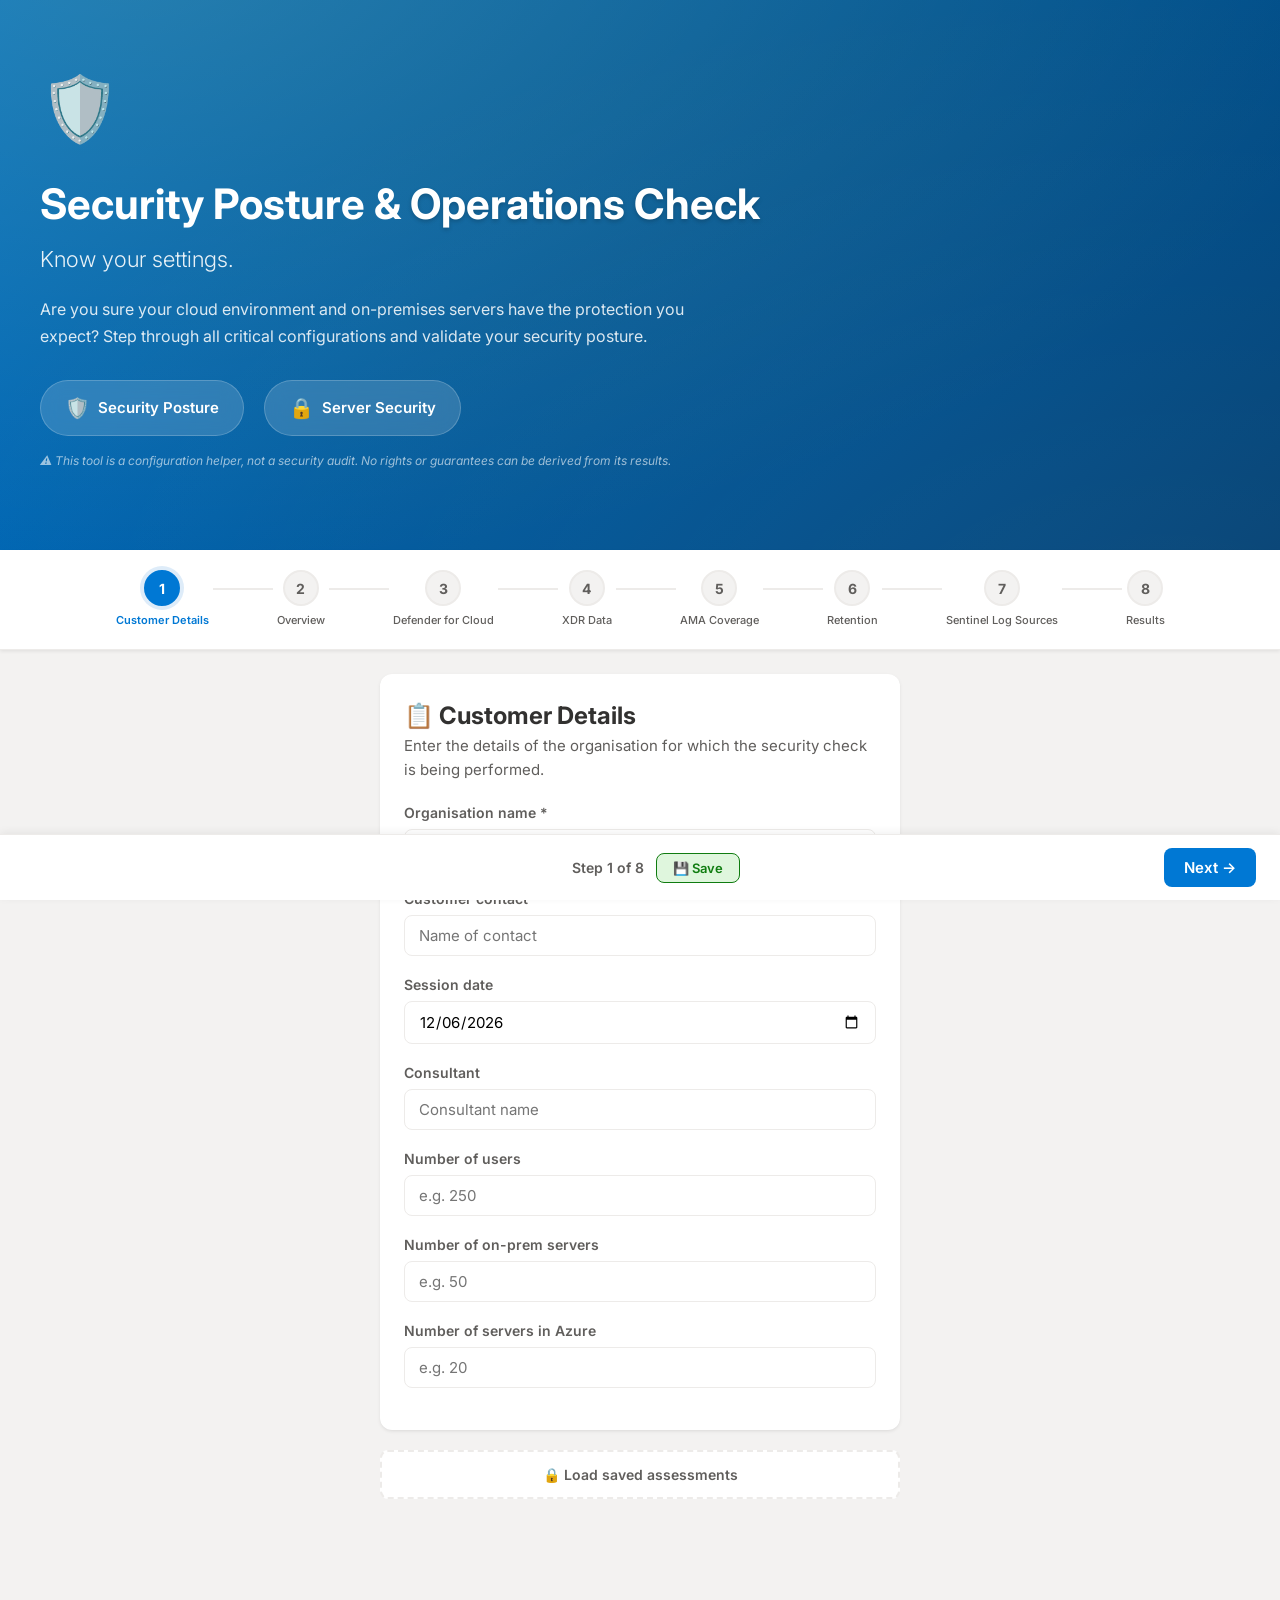
==== commit c9080ed2: "first version" ====
--- a/index-en.html
+++ b/index-en.html
@@ -99,6 +99,18 @@
                         <label for="consultant">Consultant</label>
                         <input type="text" id="consultant" placeholder="Consultant name">
                     </div>
+                    <div class="form-group">
+                        <label for="numUsers">Number of users</label>
+                        <input type="number" id="numUsers" placeholder="e.g. 250" min="0">
+                    </div>
+                    <div class="form-group">
+                        <label for="numOnpremServers">Number of on-prem servers</label>
+                        <input type="number" id="numOnpremServers" placeholder="e.g. 50" min="0">
+                    </div>
+                    <div class="form-group">
+                        <label for="numAzureServers">Number of servers in Azure</label>
+                        <input type="number" id="numAzureServers" placeholder="e.g. 20" min="0">
+                    </div>
                 </div>
 
                 <!-- Saved Assessments (hidden by default) -->
